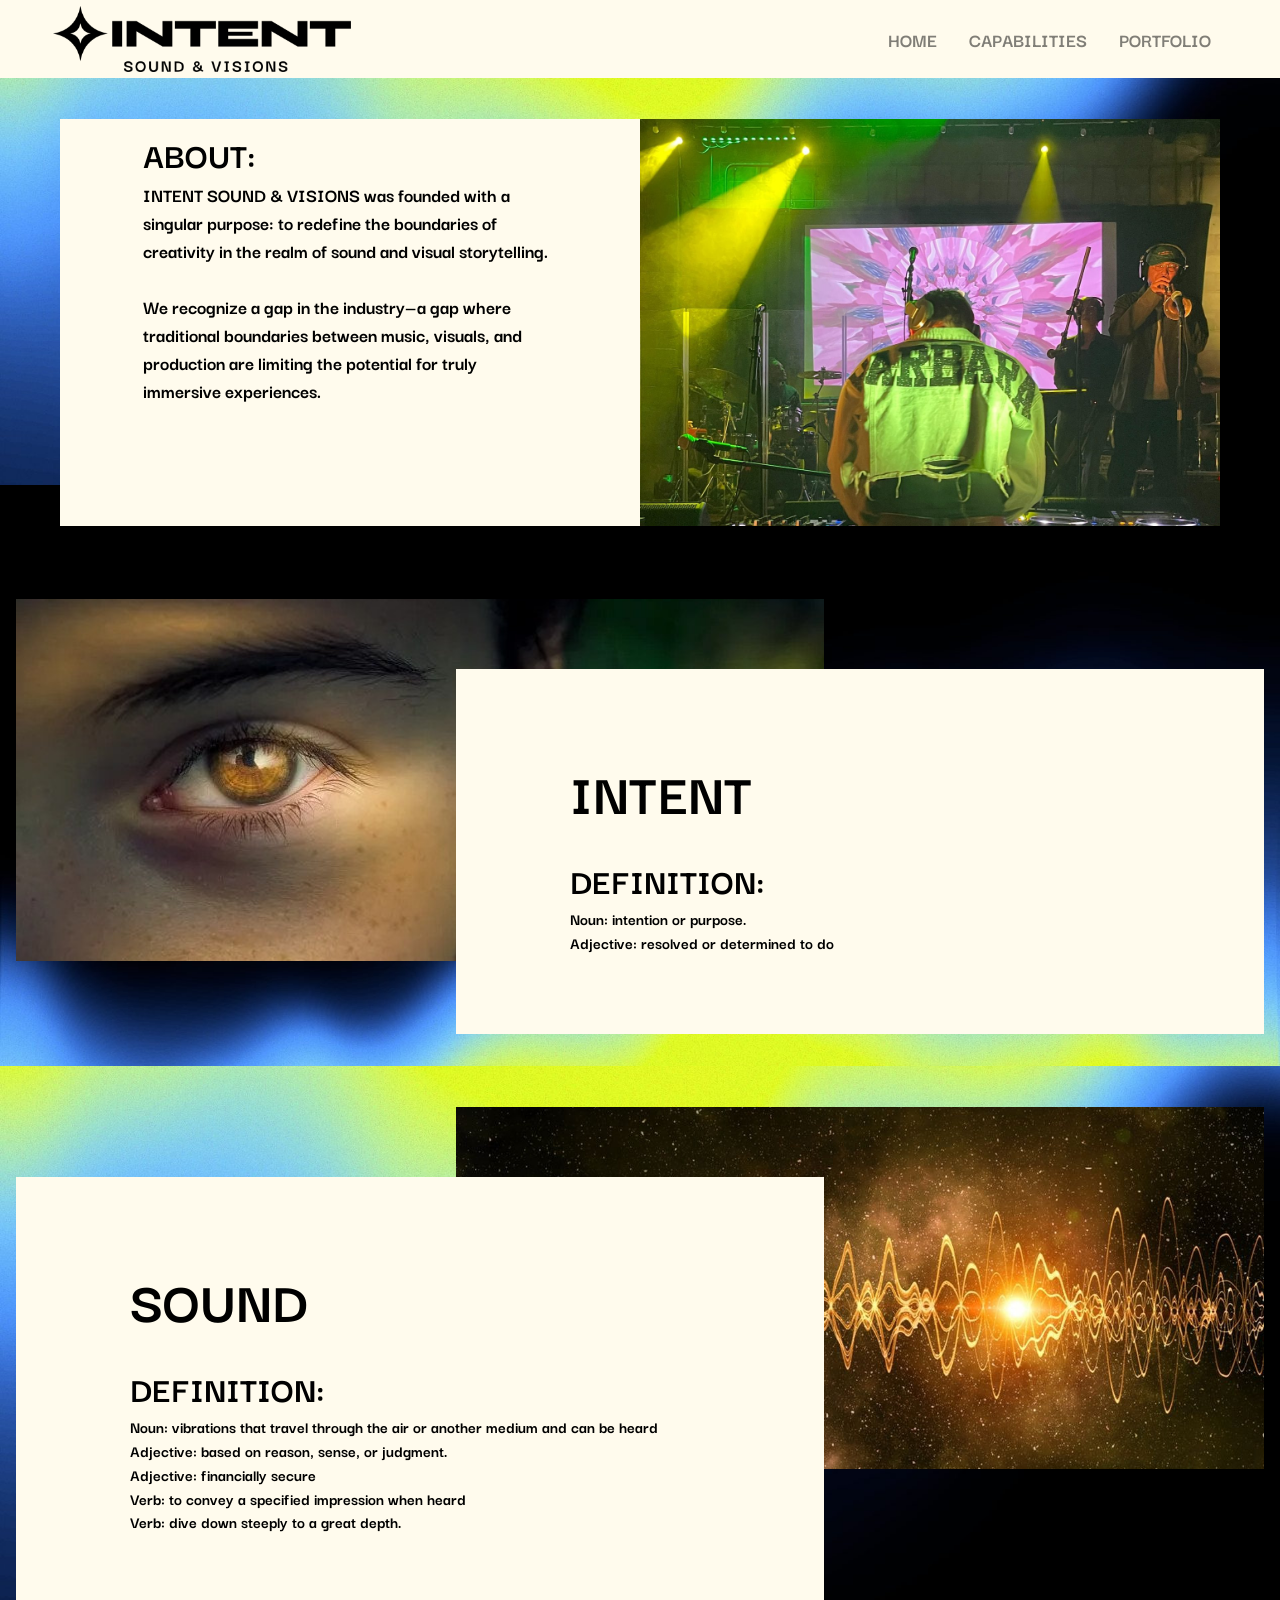
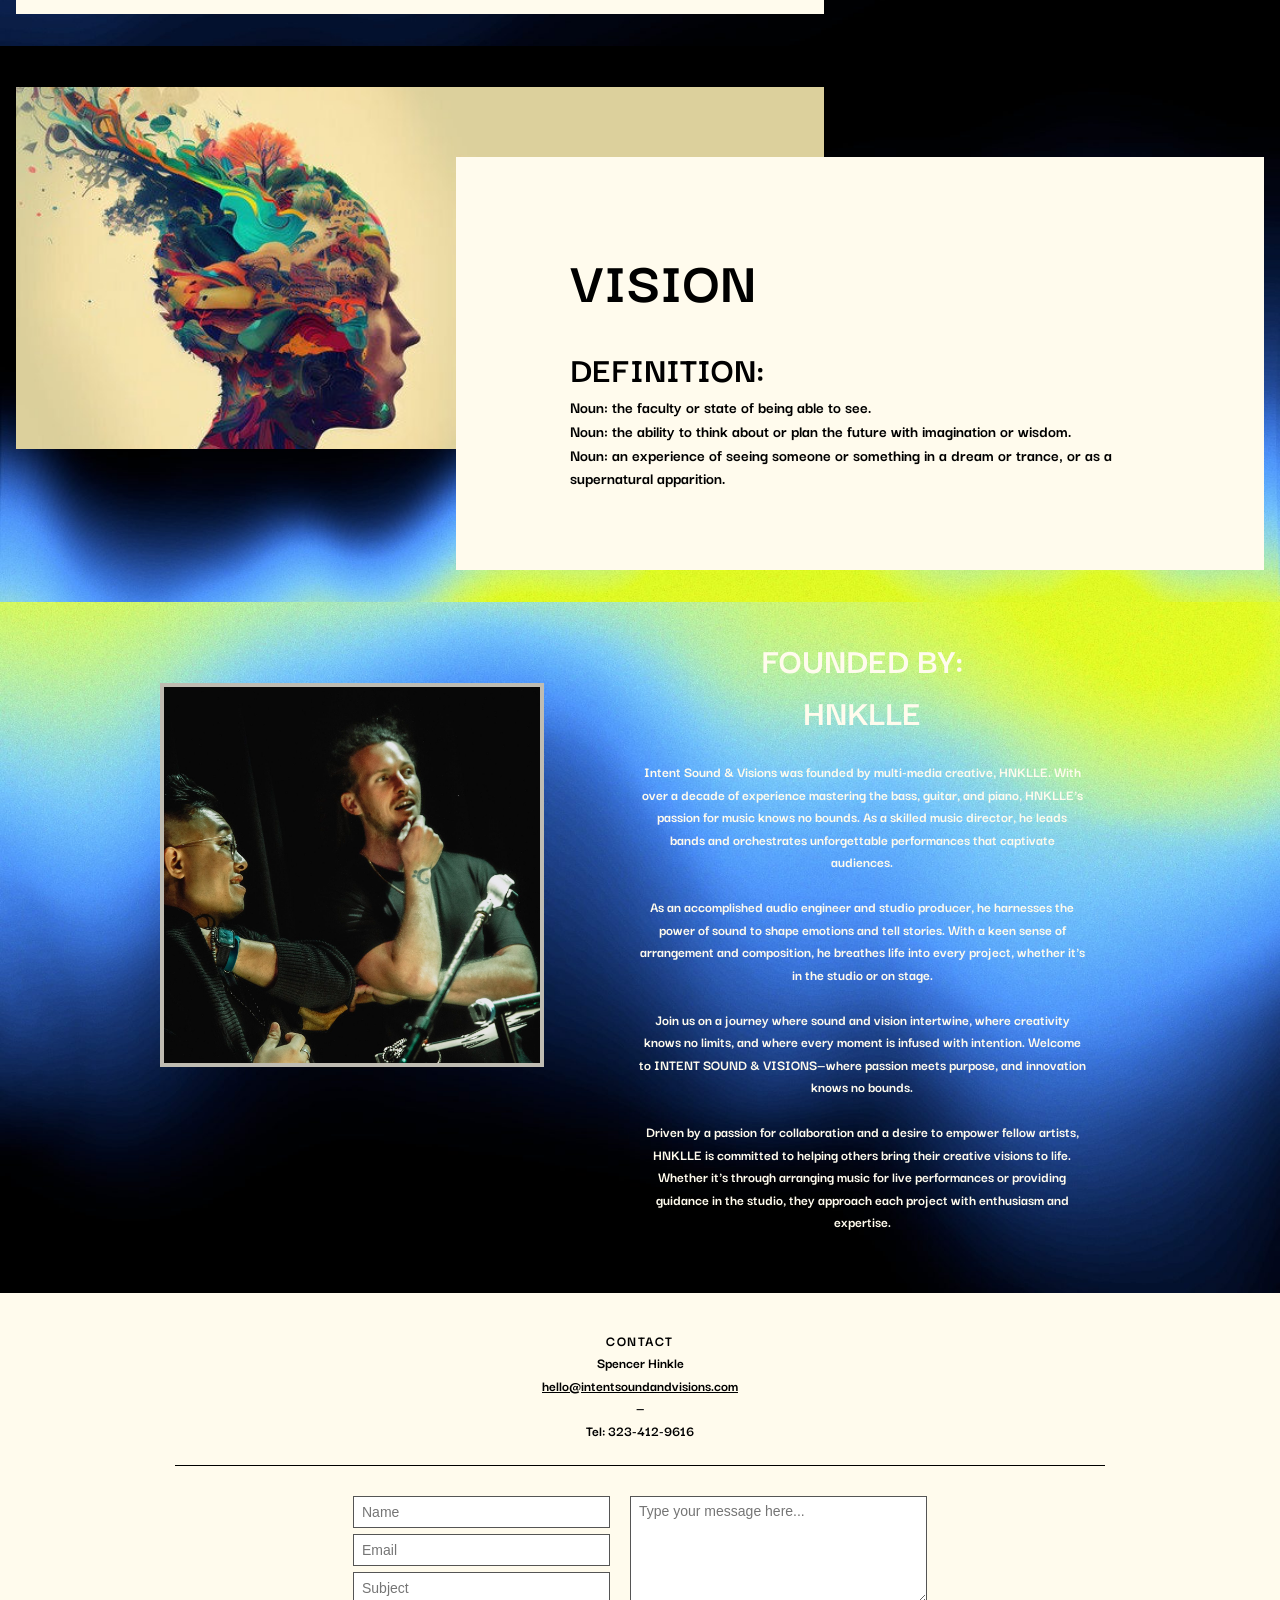
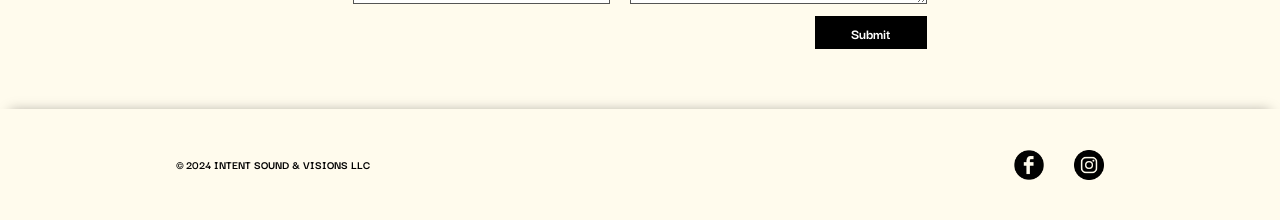
==== about/index.html @ 7e342d6e "Rebuild intentsoundandvisions.com as a static site, matching the Wix original Faithful copy of the f" ====
<!doctype html>
<html lang="en">
<head>
<meta charset="utf-8">
<meta name="viewport" content="width=device-width, initial-scale=1">
<title>ABOUT | Intent Sound And Vis</title>
<meta name="description" content="Bring Your Creativity To Life - Live Sound / Live Lighting / Performance Consulting">
<meta name="robots" content="noindex">
<link rel="icon" href="../assets/img/favicon.png">
<link rel="stylesheet" href="../assets/site.css">
</head>
<body>
<a class="skip" href="#main">Skip to Main Content</a>
<header class="site-header">
  <div class="inner">
    <a class="logo" href="../"><img src="../assets/img/logo.png" alt="Intent Sound &amp; Visions" width="298" height="65"></a>
    <nav class="nav" aria-label="Main"><a href="../">HOME</a><a href="../capabilities/">CAPABILITIES</a><a href="../s-projects-side-by-side/">PORTFOLIO</a></nav>
  </div>
</header>
<main id="main">

<section class="ab-section ab-intro">
  <img class="bg-img" src="../assets/img/about-bg-3.jpg" alt="">
  <div class="row">
    <div class="text">
      <h1>ABOUT:</h1>
      <p>INTENT SOUND &amp; VISIONS was founded with a singular purpose: to redefine the boundaries of creativity in the realm of sound and visual storytelling.</p>
      <p>We recognize a gap in the industry—a gap where traditional boundaries between music, visuals, and production are limiting the potential for truly immersive experiences.</p>
    </div>
    <img src="../assets/img/about-stage.jpg" alt="">
  </div>
</section>
<section class="ab-section ab-def right">
  <img class="bg-img" src="../assets/img/about-bg-1.jpg" alt="">
  <div class="row">
    <img class="pic" src="../assets/img/about-eye.jpg" alt="">
    <div class="card"><h2>INTENT</h2><h3>DEFINITION:</h3><p>Noun: intention or purpose.<br>Adjective: resolved or determined to do</p></div>
  </div>
</section>
<section class="ab-section ab-def left">
  <img class="bg-img" src="../assets/img/about-bg-3.jpg" alt="">
  <div class="row">
    <img class="pic" src="../assets/img/about-wave.jpg" alt="">
    <div class="card"><h2>SOUND</h2><h3>DEFINITION:</h3><p>Noun: vibrations that travel through the air or another medium and can be heard<br>Adjective: based on reason, sense, or judgment.<br>Adjective: financially secure<br>Verb: to convey a specified impression when heard<br>Verb: dive down steeply to a great depth.</p></div>
  </div>
</section>
<section class="ab-section ab-def right">
  <img class="bg-img" src="../assets/img/about-bg-1.jpg" alt="">
  <div class="row">
    <img class="pic" src="../assets/img/about-mind.jpg" alt="">
    <div class="card"><h2>VISION</h2><h3>DEFINITION:</h3><p>Noun: the faculty or state of being able to see.<br>Noun: the ability to think about or plan the future with imagination or wisdom.<br>Noun: an experience of seeing someone or something in a dream or trance, or as a supernatural apparition.</p></div>
  </div>
</section>
<section class="ab-founder">
  <img class="bg-img" src="../assets/img/about-bg-2.jpg" alt="">
  <div class="row">
    <div class="photo"><img src="../assets/img/about-founder.jpg" alt=""></div>
    <div>
      <h2>FOUNDED BY:<br>HNKLLE</h2>
      <p>Intent Sound &amp; Visions was founded by multi-media creative, HNKLLE. With over a decade of experience mastering the bass, guitar, and piano, HNKLLE's passion for music knows no bounds. As a skilled music director, he leads bands and orchestrates unforgettable performances that captivate audiences.</p>
      <p>As an accomplished audio engineer and studio producer, he harnesses the power of sound to shape emotions and tell stories. With a keen sense of arrangement and composition, he breathes life into every project, whether it's in the studio or on stage.</p>
      <p>Join us on a journey where sound and vision intertwine, where creativity knows no limits, and where every moment is infused with intention. Welcome to INTENT SOUND &amp; VISIONS—where passion meets purpose, and innovation knows no bounds.</p>
      <p>Driven by a passion for collaboration and a desire to empower fellow artists, HNKLLE is committed to helping others bring their creative visions to life. Whether it's through arranging music for live performances or providing guidance in the studio, they approach each project with enthusiasm and expertise.</p>
    </div>
  </div>
</section>
<section class="ab-contact">
  <p class="label">CONTACT</p>
  <p>Spencer Hinkle<br><a href="mailto:hello@intentsoundandvisions.com">hello@intentsoundandvisions.com</a><br>—<br>Tel: 323-412-9616</p>
  <hr>
  <form class="ab-form" action="#" method="post">
    <div class="fields"><input name="name" placeholder="Name" aria-label="Name"><input type="email" name="email" placeholder="Email" aria-label="Email"><input name="subject" placeholder="Subject" aria-label="Subject"></div>
    <textarea name="message" placeholder="Type your message here..." aria-label="Message"></textarea>
    <button type="submit">Submit</button>
  </form>
</section>
</main>
<footer class="site-footer">
  <div class="inner">
    <small>© 2024 INTENT SOUND &amp; VISIONS LLC</small>
    <div class="round">
      <a href="https://www.facebook.com/people/Intent-Sound-Visions/61558468642563/" aria-label="Facebook"><img src="../assets/img/social-facebook-round.png" alt="Facebook"></a>
      <a href="https://www.instagram.com/intentsoundandvisions/?ref=Danascakecreations&amp;hl=en" aria-label="Instagram"><img src="../assets/img/social-instagram-round.png" alt="Instagram"></a>
    </div>
  </div>
</footer>
</body>
</html>
---- assets/site.css ----
/* Intent Sound & Visions — static rebuild of the Wix site.
   Desktop measurements were taken from the live site at 1440px wide. */

@font-face {
  font-family: "Intent Display";
  src: url("fonts/intent-display.woff2") format("woff2"),
       url("fonts/intent-display.woff") format("woff");
  font-display: swap;
}

:root {
  --cream: #fffbed;
  --black: #000;
  --ink: #000;
  --muted: #807e77;
  --gray: #928f93;
  --stone: #bfbcb2;
  --blue: #5098ff;
  --link: #116dff;
  --lime: #defd34;
  --display: "Intent Display", "Helvetica Neue", Arial, sans-serif;
  --ui: "Helvetica Neue", Helvetica, Arial, sans-serif;
}

* { box-sizing: border-box; }
html { -webkit-text-size-adjust: 100%; }
body {
  margin: 0;
  background: var(--cream);
  color: var(--ink);
  font-family: var(--display);
  font-size: 17px;
  line-height: 1.4;
}
img { max-width: 100%; display: block; }
a { color: inherit; }
h1, h2, h3, h4, p { margin: 0; font-weight: 400; }

.skip { position: absolute; left: -999px; }
.skip:focus { left: 16px; top: 8px; background: #fff; padding: 8px 12px; z-index: 100; }

/* Header */
.site-header {
  position: sticky; top: 0; z-index: 50;
  background: var(--cream);
  height: 78px;
}
.site-header .inner {
  max-width: 1206px; height: 100%; margin: 0 auto; padding: 0 16px;
  display: flex; align-items: center; justify-content: space-between; gap: 24px;
}
.logo img { width: 298px; height: auto; }
.nav { display: flex; gap: 0; align-items: center; }
.nav a {
  font-size: 20px; line-height: 27px; text-decoration: none;
  color: var(--muted); padding: 0 16px;
}
.nav a[aria-current="page"] { color: var(--black); }
.nav a:hover { color: var(--black); }
.nav-toggle { display: none; }

/* Generic */
.full { position: relative; overflow: hidden; }
.bg-img { position: absolute; inset: 0; width: 100%; height: 100%; object-fit: cover; }
.wrap { position: relative; max-width: 980px; margin: 0 auto; padding: 0 16px; }
.video { position: relative; aspect-ratio: 16 / 9; width: 100%; background: #000; }
.video iframe { position: absolute; inset: 0; width: 100%; height: 100%; border: 0; }

/* Home: hero */
.hero { height: 554px; }
.hero .video { position: relative; max-width: 980px; height: 554px; aspect-ratio: auto; margin: 0 auto; }

/* Home: tiles */
.tiles {
  padding: 20px 16px 20px;
  background:
    radial-gradient(circle at 94.3538% 89.6159%, rgb(255, 251, 237) 0%, 20%, rgba(255, 251, 237, 0) 40%),
    radial-gradient(circle at 0% 100%, rgba(80, 152, 255, 0.99) 0%, 25%, rgba(80, 152, 255, 0) 50%),
    radial-gradient(circle at 0% 0%, rgb(255, 251, 237) 0%, 42%, rgba(255, 251, 237, 0) 70%),
    radial-gradient(circle at 93.6865% 11.4258%, rgb(146, 143, 147) 0%, 42%, rgba(146, 143, 147, 0) 70%),
    radial-gradient(circle at 48.9014% 49.5215%, rgb(222, 253, 52) 0%, 100%, rgba(222, 253, 52, 0) 100%);
}
.tile {
  position: relative; display: block; max-width: 943px; margin: 0 auto 37px;
  text-decoration: none;
}
.tile:last-child { margin-bottom: 0; }
.tile img { width: 100%; height: 629px; object-fit: cover; }
.tile.short img { height: 455px; }
.tile span {
  position: absolute; inset: 0; display: grid; place-items: center;
  color: var(--cream); font-size: 60px; line-height: 84px;
}

/* Home: vision band */
.vision { height: 349px; background: #000; color: var(--cream); }
.vision .bg-img { height: 325px; }
.vision .inner {
  position: relative; max-width: 1072px; margin: 0 auto; padding: 78px 16px 0;
  display: grid; grid-template-columns: 1fr 1fr; gap: 40px;
}
.vision h2 { font-size: 56px; line-height: 67.2px; }
.vision p { font-size: 25px; line-height: 45px; max-width: 440px; }
.vision .rule { width: 66px; height: 1px; background: var(--cream); margin-top: 18px; }

/* Home: crossfading strip */
.strip { height: 380px; background: #2f2e2e; }
.strip img { animation: fade 15s infinite; opacity: 0; }
.strip img:nth-child(1) { animation-delay: 0s; }
.strip img:nth-child(2) { animation-delay: 5s; }
.strip img:nth-child(3) { animation-delay: 10s; }
@keyframes fade { 0% { opacity: 0; } 6% { opacity: 1; } 33% { opacity: 1; } 39% { opacity: 0; } 100% { opacity: 0; } }
@media (prefers-reduced-motion: reduce) {
  .strip img { animation: none; }
  .strip img:first-child { opacity: 1; }
}

/* Home: services */
.services { min-height: 638px; background: var(--gray); color: var(--cream); padding: 23px 16px 60px; }
.services .bg-img { opacity: .62; }
.services h2 { position: relative; text-align: center; font-size: 56px; line-height: 78.4px; }
.services .cols {
  position: relative; max-width: 1000px; margin: 28px auto 0;
  display: grid; grid-template-columns: repeat(3, 1fr); gap: 40px; text-align: center;
}
.services .icon { height: 104px; width: auto; margin: 0 auto 22px; }
.services h3 { font-size: 35px; line-height: 49px; }
.services p { font-size: 25px; line-height: 37.5px; margin-top: 24px; }

/* Home: creative development */
.creative { background: var(--gray); padding: 69px 16px 80px; }
.creative .box { max-width: 1280px; margin: 0 auto; }
.creative .bar { display: grid; grid-template-columns: 883fr 397fr; height: 73px; }
.creative .bar span:first-child { background: var(--lime); }
.creative .bar span:last-child { background: var(--blue); }
.creative .body { display: grid; grid-template-columns: 641fr 639fr; min-height: 521px; }
.creative .body img { width: 100%; height: 100%; object-fit: cover; }
.creative .panel { background: var(--cream); padding: 70px 85px; }
.creative h2 { font-size: 56px; line-height: 1.36; max-width: 340px; }
.creative p { font-size: 25px; line-height: 45px; margin-top: 30px; max-width: 436px; }

/* Contact block (home, portfolio) */
.contact { display: grid; grid-template-columns: 480px 1fr; min-height: 567px; }
.contact .info { background: #000; color: #fff; padding: 110px 40px 40px 93px; }
.contact .info h2 { font-size: 30px; }
.contact .info p { font-size: 16px; line-height: 28.8px; margin-top: 30px; }
.contact .info p + p { margin-top: 26px; line-height: 24px; }
.contact .info a { text-decoration: none; }
.socials { display: flex; gap: 5px; margin-top: 18px; }
.socials img { width: 25px; height: 25px; }
.contact .form-side { background: var(--cream); padding: 110px 16px 60px 172px; }
.wix-form { max-width: 611px; display: grid; grid-template-columns: 1fr 1fr; gap: 26px 26px; font-family: var(--ui); }
.wix-form label { display: block; font-size: 14px; line-height: 14px; margin-bottom: 8px; }
.wix-form .wide { grid-column: 1 / -1; }
.wix-form input, .wix-form textarea {
  width: 100%; border: 1px solid #000; background: transparent; font: 15px var(--ui);
  height: 39px; padding: 8px;
}
.wix-form textarea { height: 85px; resize: vertical; }
.wix-form button {
  grid-column: 1 / -1; height: 36px; border: 0; background: var(--blue); color: #fff;
  font: 14px var(--ui); cursor: pointer;
}

/* Footer */
.site-footer { background: var(--cream); height: 111px; box-shadow: 0 -8px 12px -10px rgba(0,0,0,.35); }
.site-footer .inner {
  max-width: 980px; height: 100%; margin: 0 auto; padding: 0 26px;
  display: flex; align-items: center; justify-content: space-between;
}
.site-footer small { font-size: 12px; line-height: 18px; }
.site-footer .round { display: flex; gap: 30px; }
.site-footer .round img { width: 30px; height: 30px; }

/* Capabilities */
.caps { max-width: 980px; margin: 0 auto; padding: 14px 26px 60px; min-height: 874px; }
.caps h1 { font-size: 60px; line-height: 84px; }
.caps .list { font-size: 17px; line-height: 23.8px; margin-top: 0; }
.caps .list h2 { font-size: 17px; line-height: 23.8px; margin-top: 23.8px; }
.caps .list h2:first-child { margin-top: 0; }
.caps .list ul { list-style: none; margin: 0; padding: 0; }

/* Portfolio */
.pf { color: #fff; }
.pf section { position: relative; overflow: hidden; padding: 0 16px 60px; }
.pf .bg-img { object-position: center top; }
.pf .content { position: relative; max-width: 980px; margin: 0 auto; }
.pf h2 { font-size: 60px; line-height: 82px; padding-top: 1px; }
.pf h3 { font-size: 30px; line-height: 41px; text-align: center; margin: 22px 0 6px; text-transform: uppercase; }
.pf .clip { max-width: 758px; margin: 0 auto 48px; }
.pf .clip.small { max-width: 517px; margin: 32px 0 0; }
.pf .clip.small.right { margin-left: auto; }
.pf .divider { height: 1px; background: rgba(0,0,0,.6); margin: 52px 0 0 0; }

/* About */
.ab-section { position: relative; overflow: hidden; padding: 41px 0 32px; }
.ab-section { background: #000; }
.ab-section .bg-img { z-index: 0; }
.ab-section .row { position: relative; z-index: 1; max-width: 1320px; margin: 0 auto; display: grid; }
.ab-intro .row { grid-template-columns: 1fr 1fr; background: var(--cream); margin: 0 60px; }
.ab-intro .text { padding: 10px 83px 40px; }
.ab-intro h1 { font-size: 37px; line-height: 51.8px; }
.ab-intro p { font-size: 20px; line-height: 28px; margin-bottom: 28px; }
.ab-intro img { width: 100%; height: 407px; object-fit: cover; }
.ab-def .row { max-width: 1280px; padding: 0 16px; }
.ab-def .pic { width: 808px; max-width: 70%; height: 362px; object-fit: cover; }
.ab-def .card { background: var(--cream); width: 808px; max-width: 70%; padding: 80px 114px; margin-top: -292px; }
.ab-def.right .pic { justify-self: start; }
.ab-def.right .card { justify-self: end; }
.ab-def.left .pic { justify-self: end; grid-row: 1; }
.ab-def.left .card { justify-self: start; }
.ab-def h2 { font-size: 60px; line-height: 84px; }
.ab-def h3 { font-size: 37px; line-height: 51.8px; margin-top: 22px; }
.ab-def p { font-size: 17px; line-height: 23.8px; font-weight: 700; }
.ab-founder { position: relative; overflow: hidden; color: var(--cream); padding: 32px 16px 60px; }
.ab-founder .row { position: relative; max-width: 960px; margin: 0 auto; display: grid; grid-template-columns: 384px 1fr; gap: 60px; align-items: start; }
.ab-founder .photo { border: 4px solid var(--stone); margin-top: 49px; }
.ab-founder .photo img { width: 376px; height: 376px; object-fit: cover; }
.ab-founder h2 { font-size: 37px; line-height: 51.8px; text-align: center; }
.ab-founder p { font-size: 15px; line-height: 22.5px; text-align: center; margin-top: 22.5px; max-width: 447px; margin-left: auto; margin-right: auto; }
.ab-contact { background: var(--cream); padding: 36px 16px 60px; text-align: center; font-size: 15px; line-height: 22.5px; }
.ab-contact .label { letter-spacing: 1.5px; }
.ab-contact hr { max-width: 930px; border: 0; border-top: 1px solid #000; margin: 24px auto 30px; }
.ab-form { max-width: 574px; margin: 0 auto; display: grid; grid-template-columns: 257px 1fr; gap: 6px 20px; text-align: left; font-family: var(--ui); }
.ab-form input, .ab-form textarea { width: 100%; border: 1px solid #555; background: #fff; font: 14px var(--ui); padding: 6px 8px; }
.ab-form .fields { display: grid; gap: 6px; }
.ab-form textarea { height: 100%; min-height: 108px; }
.ab-form button { grid-column: 2; justify-self: end; width: 112px; height: 33px; background: #000; color: #fff; border: 0; font: 15px var(--display); margin-top: 6px; }

/* Responsive */
@media (max-width: 900px) {
  .site-header { height: auto; }
  .site-header .inner { flex-wrap: wrap; padding: 10px 16px; }
  .logo img { width: 200px; }
  .nav { flex-wrap: wrap; }
  .nav a { font-size: 16px; padding: 4px 8px; }
  .hero, .hero .video { height: auto; }
  .hero .video { aspect-ratio: 16 / 9; }
  .tile img, .tile.short img { height: 56vw; }
  .tile span { font-size: 40px; }
  .vision { height: auto; padding-bottom: 40px; }
  .vision .bg-img { height: 100%; }
  .vision .inner { grid-template-columns: 1fr; padding-top: 40px; gap: 20px; }
  .vision h2 { font-size: 40px; line-height: 1.2; }
  .vision p { font-size: 20px; line-height: 1.6; }
  .strip { height: 240px; }
  .services h2 { font-size: 40px; }
  .services .cols { grid-template-columns: 1fr; gap: 36px; }
  .services h3 { font-size: 28px; line-height: 1.3; }
  .services p { font-size: 20px; line-height: 1.5; margin-top: 10px; }
  .creative { padding: 40px 16px; }
  .creative .body { grid-template-columns: 1fr; }
  .creative .body img { height: 260px; }
  .creative .panel { padding: 36px 24px; }
  .creative h2 { font-size: 40px; }
  .creative p { font-size: 20px; line-height: 1.6; }
  .contact { grid-template-columns: 1fr; }
  .contact .info { padding: 48px 24px; }
  .contact .form-side { padding: 40px 16px 48px; }
  .wix-form { grid-template-columns: 1fr; }
  .site-footer { height: auto; }
  .site-footer .inner { padding: 24px 16px; gap: 16px; flex-wrap: wrap; }
  .caps h1 { font-size: 44px; line-height: 1.3; }
  .pf h2 { font-size: 40px; line-height: 1.3; }
  .pf h3 { font-size: 22px; line-height: 1.3; }
  .pf .clip.small { max-width: 100%; }
  .ab-intro .row { grid-template-columns: 1fr; margin: 0 16px; }
  .ab-intro .text { padding: 24px; }
  .ab-intro img { height: 260px; }
  .ab-def .pic, .ab-def .card { width: 100%; max-width: 100%; }
  .ab-def .card { margin-top: 0; padding: 32px 24px; }
  .ab-def h2 { font-size: 44px; line-height: 1.2; }
  .ab-def h3 { font-size: 28px; }
  .ab-founder .row { grid-template-columns: 1fr; gap: 24px; }
  .ab-founder .photo { margin: 0 auto; max-width: 384px; }
  .ab-founder .photo img { width: 100%; height: auto; aspect-ratio: 1; }
  .ab-form { grid-template-columns: 1fr; }
  .ab-form button { grid-column: 1; }
}
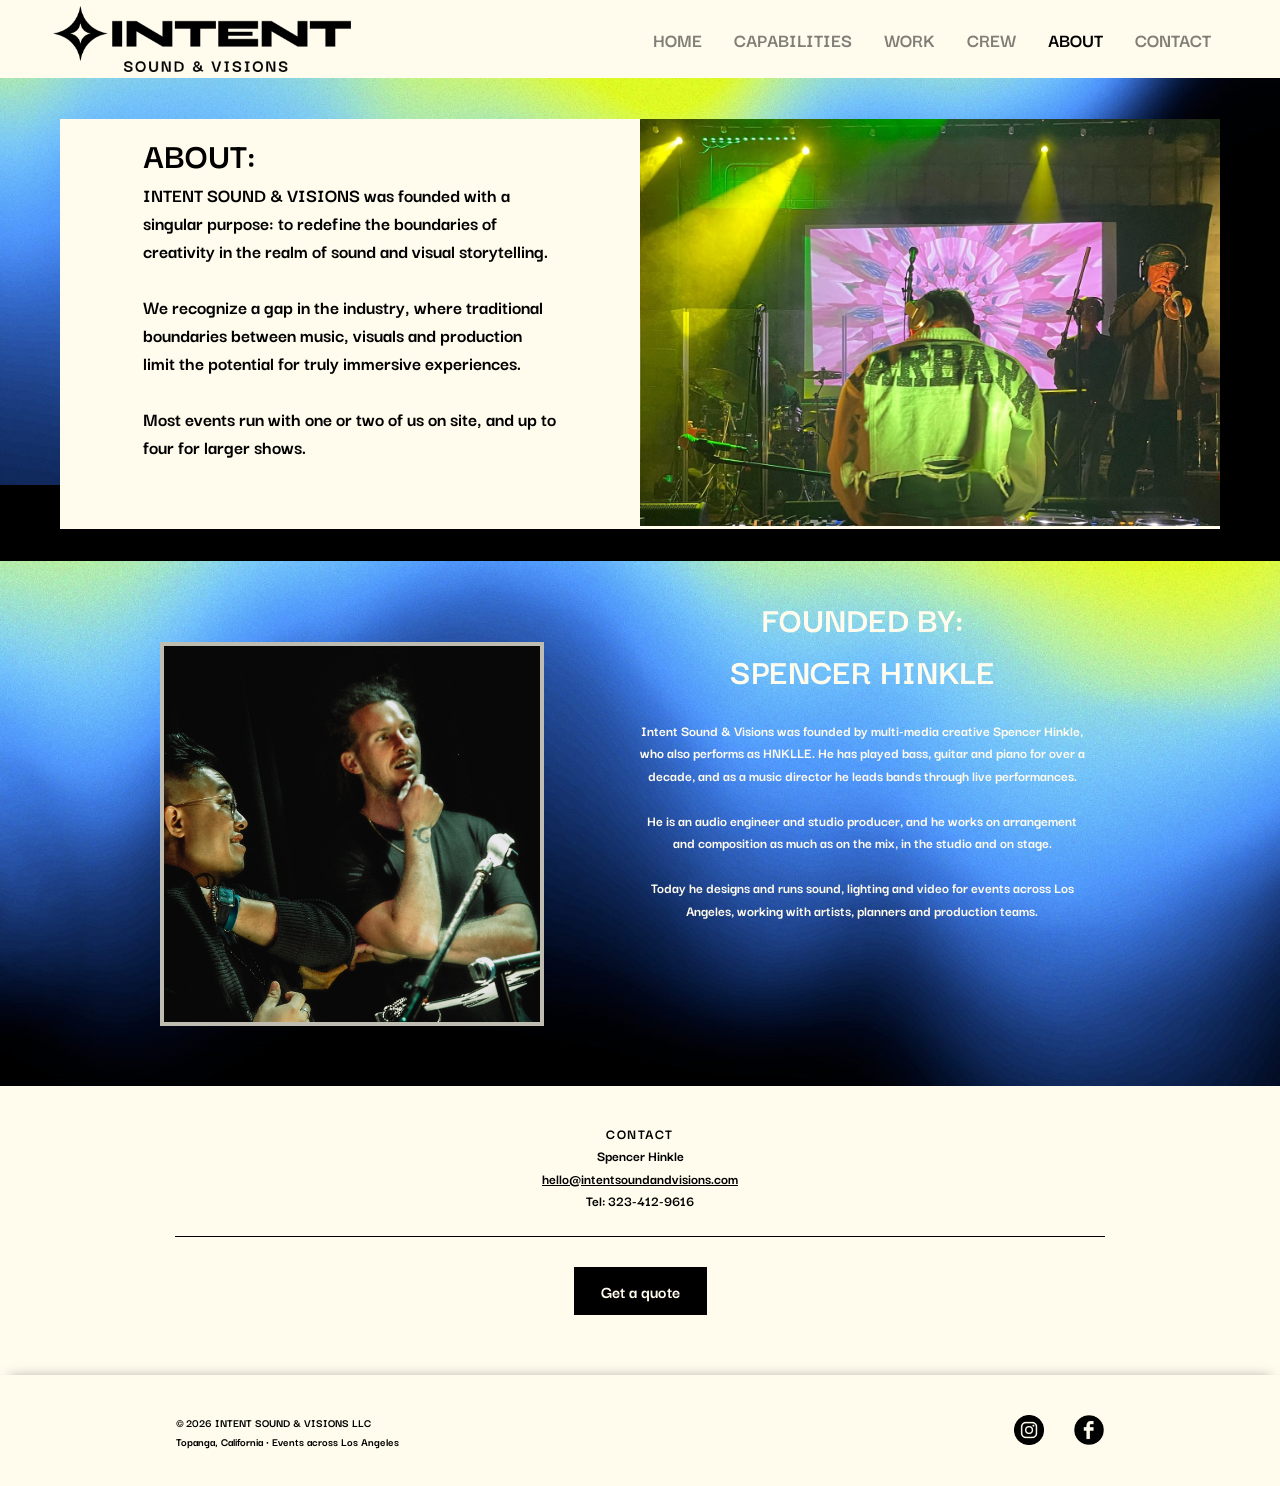
==== commit 5b828b7d: "Apply the site cleanup plan: event buyers first, Crew and Contact pages - Menu: Home, Capabilities, " ====
--- a/about/index.html
+++ b/about/index.html
@@ -3,9 +3,12 @@
 <head>
 <meta charset="utf-8">
 <meta name="viewport" content="width=device-width, initial-scale=1">
-<title>ABOUT | Intent Sound And Vis</title>
-<meta name="description" content="Bring Your Creativity To Life - Live Sound / Live Lighting / Performance Consulting">
+<title>About | Intent Sound & Visions</title>
+<meta name="description" content="Live sound, lighting and video for events across Los Angeles, from Topanga to downtown. Galas, brand activations, conferences, festivals, weddings and product launches.">
 <meta name="robots" content="noindex">
+<meta property="og:title" content="About | Intent Sound & Visions">
+<meta property="og:description" content="Live sound, lighting and video for events across Los Angeles, from Topanga to downtown. Galas, brand activations, conferences, festivals, weddings and product launches.">
+<meta property="og:image" content="https://giddyuptiger.github.io/intent-sound-visions/assets/img/hero.jpg">
 <link rel="icon" href="../assets/img/favicon.png">
 <link rel="stylesheet" href="../assets/site.css">
 </head>
@@ -14,7 +17,7 @@
 <header class="site-header">
   <div class="inner">
     <a class="logo" href="../"><img src="../assets/img/logo.png" alt="Intent Sound &amp; Visions" width="298" height="65"></a>
-    <nav class="nav" aria-label="Main"><a href="../">HOME</a><a href="../capabilities/">CAPABILITIES</a><a href="../s-projects-side-by-side/">PORTFOLIO</a></nav>
+    <nav class="nav" aria-label="Main"><a href="../">HOME</a><a href="../capabilities/">CAPABILITIES</a><a href="../work/">WORK</a><a href="../crew/">CREW</a><a href="../about/" aria-current="page">ABOUT</a><a href="../contact/">CONTACT</a></nav>
   </div>
 </header>
 <main id="main">
@@ -25,62 +28,37 @@
     <div class="text">
       <h1>ABOUT:</h1>
       <p>INTENT SOUND &amp; VISIONS was founded with a singular purpose: to redefine the boundaries of creativity in the realm of sound and visual storytelling.</p>
-      <p>We recognize a gap in the industry—a gap where traditional boundaries between music, visuals, and production are limiting the potential for truly immersive experiences.</p>
+      <p>We recognize a gap in the industry, where traditional boundaries between music, visuals and production limit the potential for truly immersive experiences.</p>
+      <p>Most events run with one or two of us on site, and up to four for larger shows.</p>
     </div>
-    <img src="../assets/img/about-stage.jpg" alt="">
-  </div>
-</section>
-<section class="ab-section ab-def right">
-  <img class="bg-img" src="../assets/img/about-bg-1.jpg" alt="">
-  <div class="row">
-    <img class="pic" src="../assets/img/about-eye.jpg" alt="">
-    <div class="card"><h2>INTENT</h2><h3>DEFINITION:</h3><p>Noun: intention or purpose.<br>Adjective: resolved or determined to do</p></div>
-  </div>
-</section>
-<section class="ab-section ab-def left">
-  <img class="bg-img" src="../assets/img/about-bg-3.jpg" alt="">
-  <div class="row">
-    <img class="pic" src="../assets/img/about-wave.jpg" alt="">
-    <div class="card"><h2>SOUND</h2><h3>DEFINITION:</h3><p>Noun: vibrations that travel through the air or another medium and can be heard<br>Adjective: based on reason, sense, or judgment.<br>Adjective: financially secure<br>Verb: to convey a specified impression when heard<br>Verb: dive down steeply to a great depth.</p></div>
-  </div>
-</section>
-<section class="ab-section ab-def right">
-  <img class="bg-img" src="../assets/img/about-bg-1.jpg" alt="">
-  <div class="row">
-    <img class="pic" src="../assets/img/about-mind.jpg" alt="">
-    <div class="card"><h2>VISION</h2><h3>DEFINITION:</h3><p>Noun: the faculty or state of being able to see.<br>Noun: the ability to think about or plan the future with imagination or wisdom.<br>Noun: an experience of seeing someone or something in a dream or trance, or as a supernatural apparition.</p></div>
+    <img src="../assets/img/about-stage.jpg" alt="Band performing in front of a projected visual">
   </div>
 </section>
 <section class="ab-founder">
   <img class="bg-img" src="../assets/img/about-bg-2.jpg" alt="">
   <div class="row">
-    <div class="photo"><img src="../assets/img/about-founder.jpg" alt=""></div>
+    <div class="photo"><img src="../assets/img/about-founder.jpg" alt="Spencer Hinkle at a microphone stand"></div>
     <div>
-      <h2>FOUNDED BY:<br>HNKLLE</h2>
-      <p>Intent Sound &amp; Visions was founded by multi-media creative, HNKLLE. With over a decade of experience mastering the bass, guitar, and piano, HNKLLE's passion for music knows no bounds. As a skilled music director, he leads bands and orchestrates unforgettable performances that captivate audiences.</p>
-      <p>As an accomplished audio engineer and studio producer, he harnesses the power of sound to shape emotions and tell stories. With a keen sense of arrangement and composition, he breathes life into every project, whether it's in the studio or on stage.</p>
-      <p>Join us on a journey where sound and vision intertwine, where creativity knows no limits, and where every moment is infused with intention. Welcome to INTENT SOUND &amp; VISIONS—where passion meets purpose, and innovation knows no bounds.</p>
-      <p>Driven by a passion for collaboration and a desire to empower fellow artists, HNKLLE is committed to helping others bring their creative visions to life. Whether it's through arranging music for live performances or providing guidance in the studio, they approach each project with enthusiasm and expertise.</p>
+      <h2>FOUNDED BY:<br>SPENCER HINKLE</h2>
+      <p>Intent Sound &amp; Visions was founded by multi-media creative Spencer Hinkle, who also performs as HNKLLE. He has played bass, guitar and piano for over a decade, and as a music director he leads bands through live performances.</p>
+      <p>He is an audio engineer and studio producer, and he works on arrangement and composition as much as on the mix, in the studio and on stage.</p>
+      <p>Today he designs and runs sound, lighting and video for events across Los Angeles, working with artists, planners and production teams.</p>
     </div>
   </div>
 </section>
 <section class="ab-contact">
   <p class="label">CONTACT</p>
-  <p>Spencer Hinkle<br><a href="mailto:hello@intentsoundandvisions.com">hello@intentsoundandvisions.com</a><br>—<br>Tel: 323-412-9616</p>
+  <p>Spencer Hinkle<br><a href="mailto:hello@intentsoundandvisions.com">hello@intentsoundandvisions.com</a><br>Tel: 323-412-9616</p>
   <hr>
-  <form class="ab-form" action="#" method="post">
-    <div class="fields"><input name="name" placeholder="Name" aria-label="Name"><input type="email" name="email" placeholder="Email" aria-label="Email"><input name="subject" placeholder="Subject" aria-label="Subject"></div>
-    <textarea name="message" placeholder="Type your message here..." aria-label="Message"></textarea>
-    <button type="submit">Submit</button>
-  </form>
+  <a class="btn" href="../contact/">Get a quote</a>
 </section>
 </main>
 <footer class="site-footer">
   <div class="inner">
-    <small>© 2024 INTENT SOUND &amp; VISIONS LLC</small>
+    <div><small>© 2026 INTENT SOUND &amp; VISIONS LLC</small><span class="loc">Topanga, California · Events across Los Angeles</span></div>
     <div class="round">
+      <a href="https://www.instagram.com/intentsoundandvisions/" aria-label="Instagram"><img src="../assets/img/social-instagram-round.png" alt="Instagram"></a>
       <a href="https://www.facebook.com/people/Intent-Sound-Visions/61558468642563/" aria-label="Facebook"><img src="../assets/img/social-facebook-round.png" alt="Facebook"></a>
-      <a href="https://www.instagram.com/intentsoundandvisions/?ref=Danascakecreations&amp;hl=en" aria-label="Instagram"><img src="../assets/img/social-instagram-round.png" alt="Instagram"></a>
     </div>
   </div>
 </footer>
--- a/assets/site.css
+++ b/assets/site.css
@@ -229,7 +229,7 @@
 
 /* Responsive */
 @media (max-width: 900px) {
-  .site-header { height: auto; }
+  .site-header { height: auto; position: static; }
   .site-header .inner { flex-wrap: wrap; padding: 10px 16px; }
   .logo img { width: 200px; }
   .nav { flex-wrap: wrap; }
@@ -277,3 +277,105 @@
   .ab-form { grid-template-columns: 1fr; }
   .ab-form button { grid-column: 1; }
 }
+
+/* ---------- Additions for the updated site ---------- */
+.btn {
+  display: inline-block; padding: 14px 26px; font: 18px/1 var(--display); text-decoration: none;
+  border: 1px solid var(--black); background: var(--black); color: var(--cream);
+}
+.btn.ghost { background: transparent; color: var(--black); }
+.btn:hover { opacity: .85; }
+
+.intro { background: var(--cream); padding: 56px 16px 60px; text-align: center; }
+.intro h1 { font-size: 40px; line-height: 1.3; max-width: 900px; margin: 0 auto; }
+.intro p { font-size: 22px; line-height: 1.6; max-width: 760px; margin: 18px auto 0; color: #333; }
+.intro .actions { display: flex; gap: 14px; justify-content: center; margin-top: 30px; flex-wrap: wrap; }
+
+a.tile span { transition: letter-spacing .2s; }
+a.tile:hover span { letter-spacing: 2px; }
+
+.moments { background: #000; color: var(--cream); padding: 72px 16px 80px; }
+.moments .head { max-width: 1280px; margin: 0 auto 36px; display: flex; justify-content: space-between; align-items: end; gap: 24px; flex-wrap: wrap; }
+.moments h2 { font-size: 56px; line-height: 1.2; }
+.moments .head p { font-size: 20px; line-height: 1.6; max-width: 420px; }
+.moments .grid { max-width: 1280px; margin: 0 auto; display: grid; grid-template-columns: repeat(4, 1fr); gap: 20px; }
+.moment { background: #111; border-top: 6px solid var(--lime); }
+.moment:nth-child(even) { border-top-color: var(--blue); }
+.moment img { width: 100%; height: 220px; object-fit: cover; }
+.moment h3 { font-size: 24px; line-height: 1.3; padding: 20px 20px 0; }
+.moment p { font-size: 17px; line-height: 1.6; padding: 10px 20px 24px; color: #e8e4d6; }
+.moments .more { max-width: 1280px; margin: 32px auto 0; }
+.moments .more .btn { background: var(--cream); color: #000; border-color: var(--cream); }
+
+.creative .panel .btn { margin-top: 34px; }
+
+.form-note { font: 14px/1.5 var(--ui); margin-top: 18px; max-width: 611px; }
+.form-note a { color: #000; }
+.wix-form select { width: 100%; border: 1px solid #000; background: transparent; font: 15px var(--ui); height: 39px; padding: 6px; }
+.hp { position: absolute; left: -5000px; }
+
+.page-head { max-width: 980px; margin: 0 auto; padding: 14px 26px 0; }
+.page-head h1 { font-size: 60px; line-height: 84px; }
+.page-head p { font-size: 20px; line-height: 1.6; max-width: 720px; margin-top: 6px; }
+.caps .cta, .crew .cta { margin-top: 40px; display: flex; gap: 14px; flex-wrap: wrap; }
+
+.pf .lede { font-size: 20px; line-height: 1.6; max-width: 640px; margin-top: 6px; }
+.pf .cap { text-align: center; font: 15px/1.5 var(--ui); color: #f2efe4; margin: -36px auto 48px; max-width: 758px; }
+.pf .clip.small + .cap { text-align: left; margin: 10px 0 0; max-width: 517px; }
+.pf .clip.small.right + .cap { margin-left: auto; }
+.pf .divider { background: rgba(255,255,255,.35); }
+
+.crew { max-width: 980px; margin: 0 auto; padding: 14px 26px 72px; }
+.crew h1 { font-size: 60px; line-height: 84px; }
+.crew .lede { font-size: 20px; line-height: 1.6; max-width: 680px; }
+.roles { display: grid; grid-template-columns: 1fr 1fr; gap: 20px; margin-top: 36px; }
+.role { border: 1px solid #000; padding: 22px 24px; background: #fff8e0; }
+.role h2 { font-size: 22px; line-height: 1.3; }
+.role p { font-size: 17px; line-height: 1.6; margin-top: 8px; }
+.crew h2.sec { font-size: 30px; margin-top: 48px; }
+.crew ul.done { font-size: 18px; line-height: 1.8; padding-left: 20px; margin: 10px 0 0; }
+
+.contact-page { display: grid; grid-template-columns: 480px 1fr; min-height: 760px; }
+.contact-page .info { background: #000; color: #fff; padding: 72px 40px 48px 93px; }
+.contact-page .info h1 { font-size: 44px; line-height: 1.2; }
+.contact-page .info p { font-size: 17px; line-height: 1.7; margin-top: 22px; }
+.contact-page .info a { color: #fff; }
+.contact-page .promise { border-left: 4px solid var(--lime); padding-left: 14px; }
+.contact-page .form-side { background: var(--cream); padding: 72px 16px 72px 120px; }
+.quote-form { max-width: 640px; display: grid; grid-template-columns: 1fr 1fr; gap: 22px 22px; font-family: var(--ui); }
+.quote-form label { display: block; font-size: 14px; margin-bottom: 8px; }
+.quote-form .wide { grid-column: 1 / -1; }
+.quote-form input, .quote-form textarea, .quote-form select {
+  width: 100%; border: 1px solid #000; background: #fff; font: 15px var(--ui); height: 40px; padding: 8px;
+}
+.quote-form input[type=file] { height: auto; padding: 8px; background: transparent; border-style: dashed; }
+.quote-form textarea { height: 120px; resize: vertical; }
+.quote-form fieldset { border: 0; padding: 0; margin: 0; }
+.quote-form legend { font-size: 14px; margin-bottom: 8px; }
+.checks { display: flex; flex-wrap: wrap; gap: 8px 18px; font-size: 15px; }
+.checks label { display: flex; align-items: center; gap: 6px; margin: 0; font-size: 15px; }
+.checks input { width: auto; height: auto; }
+.quote-form button { grid-column: 1 / -1; height: 46px; border: 0; background: var(--blue); color: #fff; font: 17px var(--display); cursor: pointer; }
+
+.thanks { max-width: 720px; margin: 0 auto; padding: 120px 26px 160px; text-align: center; }
+.thanks h1 { font-size: 56px; line-height: 1.2; }
+.thanks p { font-size: 20px; margin: 18px 0 30px; }
+
+.site-footer .loc { font-size: 12px; line-height: 18px; display: block; }
+
+@media (max-width: 1100px) {
+  .moments .grid { grid-template-columns: 1fr 1fr; }
+}
+@media (max-width: 900px) {
+  .intro h1 { font-size: 30px; }
+  .intro p { font-size: 18px; }
+  .moments h2 { font-size: 40px; }
+  .moments .grid { grid-template-columns: 1fr; }
+  .page-head h1, .crew h1 { font-size: 44px; line-height: 1.3; }
+  .roles { grid-template-columns: 1fr; }
+  .contact-page { grid-template-columns: 1fr; }
+  .contact-page .info { padding: 48px 24px; }
+  .contact-page .form-side { padding: 40px 16px 56px; }
+  .quote-form { grid-template-columns: 1fr; }
+  .pf .cap { margin-top: -30px; }
+}
